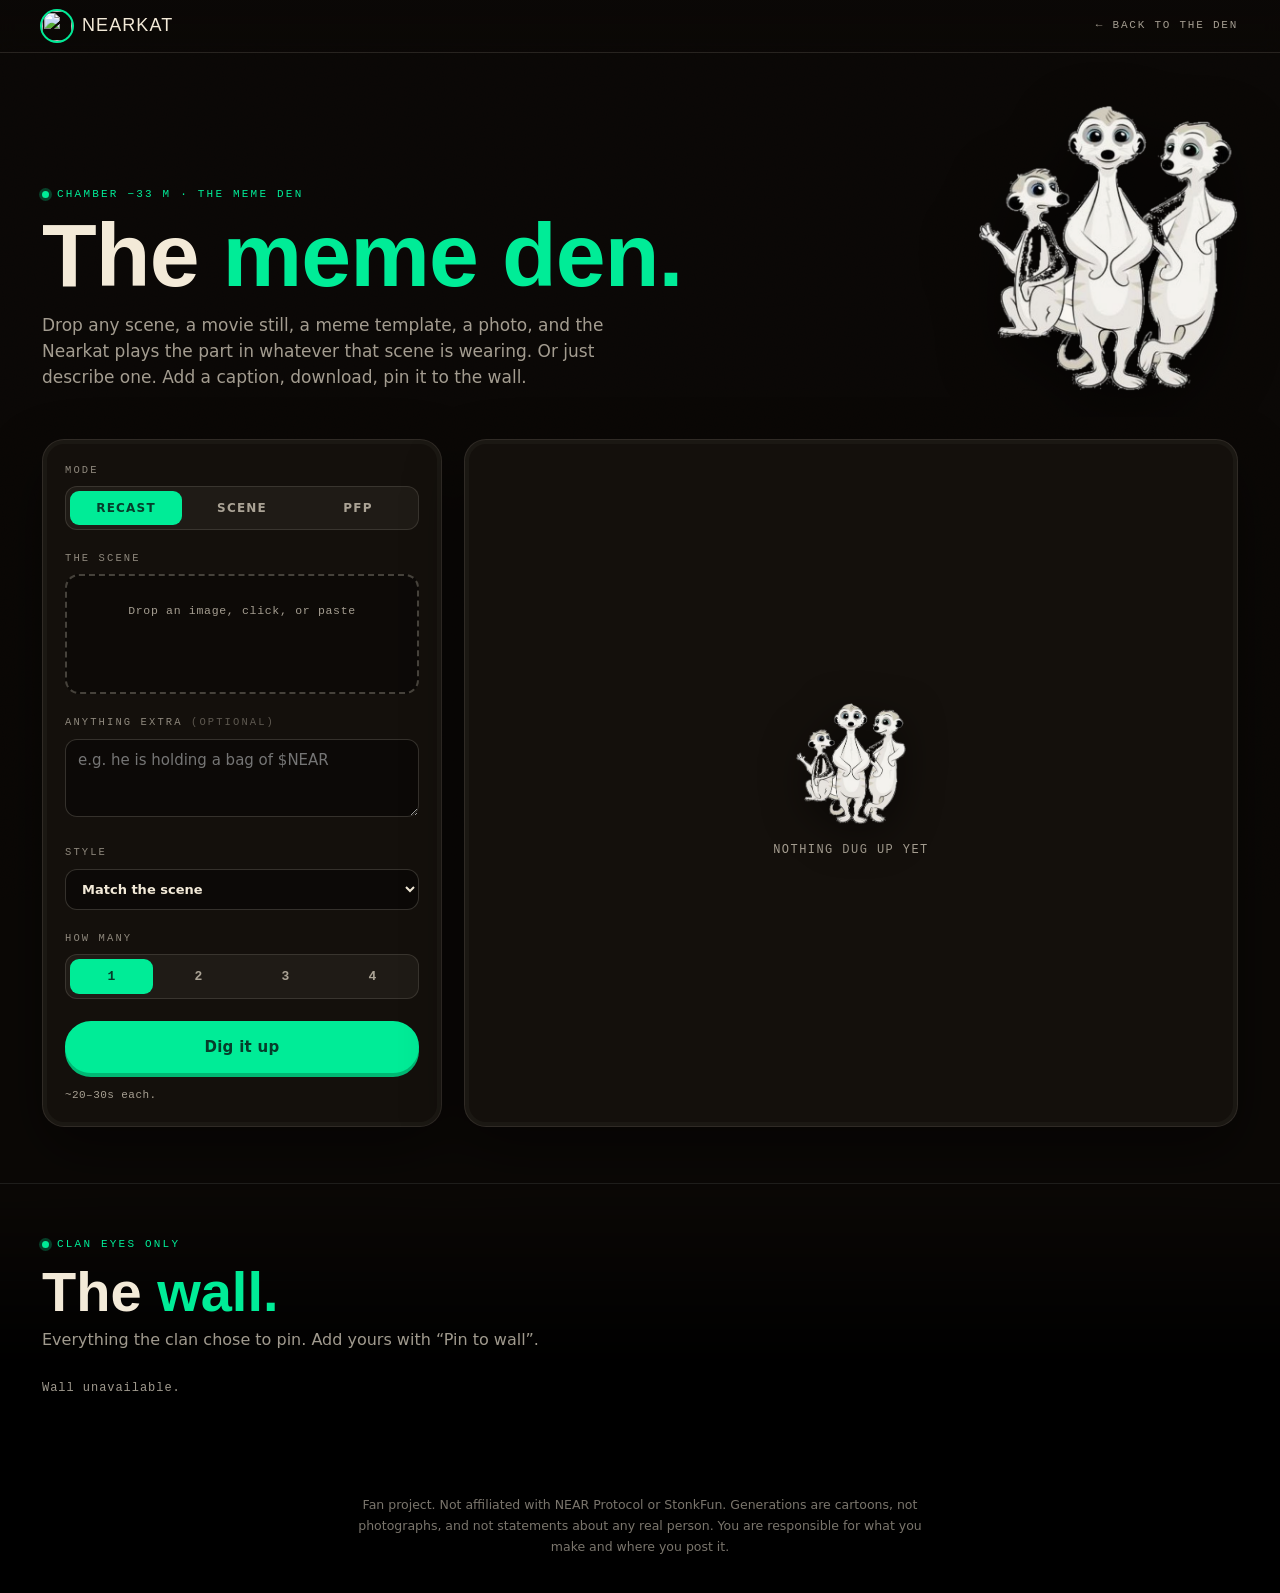
==== site/gen/index.html @ fb90ea3e "Rebuild and preserve NEARKAT site" ====
<!DOCTYPE html>
<html lang="en">
<head>
<meta charset="utf-8">
<meta name="viewport" content="width=device-width,initial-scale=1">
<title>The Meme Den — $NEARKAT</title>
<meta name="description" content="Drop any scene and the Nearkat plays the part. Or describe one. Captions included.">
<meta name="robots" content="noindex, nofollow">
<meta name="theme-color" content="#0b0806">
<link rel="icon" type="image/png" sizes="32x32" href="/img/icon-32.png">
<link rel="apple-touch-icon" href="/img/icon-180.png">
<style>
@font-face{font-family:'DisplayX';src:url(/fonts/archivoblack.woff2) format('woff2');font-weight:900;font-display:swap}
@font-face{font-family:'UIX';src:url(/fonts/grotesk500.woff2) format('woff2');font-weight:500;font-display:swap}
@font-face{font-family:'UIX';src:url(/fonts/grotesk700.woff2) format('woff2');font-weight:700;font-display:swap}
@font-face{font-family:'MonoX';src:url(/fonts/mono700.woff2) format('woff2');font-weight:700;font-display:swap}
:root{
  --pitch:#0b0806;--earth:#1a120c;--panel:#14100c;--line:rgba(243,234,216,.12);
  --bone:#f3ead8;--dim:rgba(243,234,216,.66);--green:#00ec97;--green-ink:#063d2b;--green-deep:#00b874;--red:#ff6b6b;
  --display:'DisplayX','Archivo Black',Impact,'Arial Black',sans-serif;
  --ui:'UIX','Space Grotesk',system-ui,-apple-system,'Segoe UI',Helvetica,Arial,sans-serif;
  --mono:'MonoX','Space Mono',ui-monospace,Menlo,Consolas,monospace;
}
*{box-sizing:border-box}
body{margin:0;background:var(--pitch);color:var(--bone);font-family:var(--ui);font-weight:500;font-size:16px;line-height:1.55;-webkit-font-smoothing:antialiased;overflow-x:hidden}
body::before{content:"";position:fixed;inset:0;z-index:0;pointer-events:none;opacity:.18;mix-blend-mode:overlay;
  background-image:url("data:image/svg+xml;utf8,<svg xmlns='http://www.w3.org/2000/svg' width='220' height='220'><filter id='n'><feTurbulence type='fractalNoise' baseFrequency='.9' numOctaves='3' stitchTiles='stitch'/><feColorMatrix values='0 0 0 0 0 0 0 0 0 0 0 0 0 0 0 0 0 0 .9 0'/></filter><rect width='100%' height='100%' filter='url(%23n)'/></svg>")}
body > *{position:relative;z-index:1}
img{max-width:100%;height:auto;display:block}
a{color:var(--green);text-decoration:none}
.wrap{max-width:1240px;margin:0 auto;padding:0 22px}

/* top bar */
.top{position:sticky;top:0;z-index:20;background:linear-gradient(to bottom,rgba(11,8,6,.95),rgba(11,8,6,.8));backdrop-filter:blur(10px);border-bottom:1px solid var(--line)}
.top .wrap{display:flex;align-items:center;gap:14px;padding-top:11px;padding-bottom:11px}
.top .brand{display:flex;align-items:center;gap:10px;font-family:var(--display);font-size:18px;letter-spacing:.06em;color:var(--bone)}
.top .brand img{width:30px;height:30px;border-radius:50%;box-shadow:0 0 0 2px var(--green)}
.top .back{margin-left:auto;font-family:var(--mono);font-size:11px;letter-spacing:.16em;text-transform:uppercase;color:var(--dim)}
.top .back:hover{color:var(--green)}

/* masthead */
.mast{padding:52px 0 26px;position:relative;overflow:hidden}
.mast .wrap{display:grid;grid-template-columns:1fr auto;gap:24px;align-items:end}
.kick{font-family:var(--mono);font-size:11px;letter-spacing:.2em;text-transform:uppercase;color:var(--green);margin-bottom:12px;display:flex;align-items:center;gap:8px}
.kick::before{content:"";width:7px;height:7px;border-radius:50%;background:var(--green);box-shadow:0 0 0 3px rgba(0,236,151,.25)}
.mast h1{margin:0;font-family:var(--display);font-weight:900;font-size:clamp(44px,7vw,92px);line-height:.9;letter-spacing:-.01em}
.mast h1 em{font-style:normal;color:var(--green)}
.mast p{margin:16px 0 0;max-width:58ch;color:var(--dim);font-size:17px}
.mast .trio{width:min(260px,32vw);filter:drop-shadow(0 20px 30px rgba(0,0,0,.6))}
@media(max-width:700px){.mast .wrap{grid-template-columns:1fr}.mast .trio{width:180px;justify-self:end;margin-top:-20px}}

/* layout */
.grid{display:grid;grid-template-columns:400px 1fr;gap:22px;padding:22px 0 56px}
@media(max-width:960px){.grid{grid-template-columns:1fr}}
.card{background:var(--panel);border:1px solid var(--line);border-radius:22px;padding:22px;box-shadow:inset 0 0 0 4px rgba(243,234,216,.03),0 24px 60px rgba(0,0,0,.45)}
.lab{font-family:var(--mono);font-size:10.5px;letter-spacing:.2em;text-transform:uppercase;color:rgba(243,234,216,.55);display:block;margin:20px 0 8px}
.card > .lab:first-child{margin-top:0}

/* tabs / pips */
.tabs,.pips{display:flex;background:rgba(243,234,216,.05);border:1px solid var(--line);border-radius:12px;padding:4px;gap:4px}
.tabs button,.pips button{flex:1;cursor:pointer;background:transparent;border:0;border-radius:9px;padding:10px 6px;color:var(--dim);font-family:var(--ui);font-weight:700;font-size:12px;letter-spacing:.1em;text-transform:uppercase}
.pips button{font-family:var(--mono);font-size:13px;letter-spacing:0;text-transform:none}
.tabs button[aria-selected="true"],.pips button[aria-pressed="true"]{background:var(--green);color:var(--green-ink)}

/* drop */
#dropwrap{display:flow-root}
.drop{display:block;width:100%;border:2px dashed rgba(243,234,216,.25);background:rgba(0,0,0,.35);border-radius:14px;padding:26px 18px;text-align:center;cursor:pointer;position:relative;min-height:120px}
.drop.on{border-color:var(--green);background:rgba(0,236,151,.08)}
.drop .hint{font-family:var(--mono);font-size:11.5px;letter-spacing:.06em;color:var(--dim)}
.drop img{max-height:190px;margin:0 auto;border-radius:8px}
.drop .clear{position:absolute;top:8px;right:8px;background:var(--bone);color:var(--pitch);border:0;border-radius:999px;cursor:pointer;font-family:var(--ui);font-weight:700;font-size:10px;letter-spacing:.12em;padding:6px 10px;text-transform:uppercase}
.drop input{display:none}

textarea,select,input[type=text]{width:100%;font-family:var(--ui);font-weight:500;font-size:15px;color:var(--bone);background:rgba(0,0,0,.4);border:1px solid rgba(243,234,216,.18);border-radius:12px;padding:11px 12px}
textarea{min-height:78px;resize:vertical}
select{font-weight:700;font-size:13px}
textarea:focus,select:focus,input:focus{outline:none;border-color:var(--green)}

.btn{display:inline-flex;align-items:center;justify-content:center;gap:8px;cursor:pointer;padding:12px 20px;border:2px solid var(--green);border-radius:999px;background:var(--green);color:var(--green-ink);font-family:var(--ui);font-weight:700;font-size:13px;letter-spacing:.02em;white-space:nowrap;box-shadow:0 4px 0 var(--green-deep);transition:transform .12s,background .12s}
.btn:hover{background:#2bffb0}
.btn:active{transform:translateY(1px)}
.btn[disabled]{opacity:.5;cursor:not-allowed;transform:none}
.btn.line{background:transparent;color:var(--bone);border-color:rgba(243,234,216,.35);box-shadow:none}
.btn.line:hover{border-color:var(--green);color:var(--green);background:rgba(0,236,151,.08)}
.btn.sm{padding:8px 14px;font-size:12px}
.go{width:100%;margin-top:22px;padding:15px;font-size:15px}
.note{margin-top:14px;font-family:var(--mono);font-size:11px;letter-spacing:.04em;color:var(--dim)}
.err{margin-top:14px;border-left:4px solid var(--red);padding:9px 12px;background:rgba(255,107,107,.12);border-radius:0 10px 10px 0;font-size:14px;color:#ffd9d9}

/* results */
.out{min-height:340px;display:grid;place-items:center;align-content:center;text-align:center}
.out .idle{font-family:var(--mono);font-size:12px;letter-spacing:.12em;color:var(--dim);text-transform:uppercase;line-height:2}
.sentry{width:110px;margin:0 auto 14px;animation:sway 2.4s ease-in-out infinite;filter:drop-shadow(0 10px 20px rgba(0,0,0,.6))}
@keyframes sway{0%,100%{transform:translateY(0) rotate(-2deg)}50%{transform:translateY(-7px) rotate(2deg)}}
.results{display:grid;grid-template-columns:repeat(auto-fit,minmax(280px,1fr));gap:18px;width:100%;align-self:start}
.res{border:1px solid var(--line);border-radius:16px;background:#0b0806;padding:10px}
.res canvas{width:100%;height:auto;border-radius:10px;display:block;background:#000}
.res .cap{display:grid;grid-template-columns:1fr 1fr;gap:8px;margin-top:10px}
.res .cap input{font-family:var(--display);font-size:13px;text-transform:uppercase;letter-spacing:.02em;padding:9px 10px}
.res .acts{display:flex;flex-wrap:wrap;gap:8px;margin-top:10px}
.spin{display:inline-block;width:14px;height:14px;border:2px solid rgba(6,61,43,.3);border-top-color:var(--green-ink);border-radius:50%;animation:sp .8s linear infinite}
@keyframes sp{to{transform:rotate(360deg)}}

/* wall */
.wall{background:linear-gradient(to bottom,transparent,#000 70%);padding:52px 0 60px;border-top:1px solid var(--line)}
.wall h2{margin:0;font-family:var(--display);font-weight:900;font-size:clamp(30px,5vw,56px);line-height:.95}
.wall h2 em{font-style:normal;color:var(--green)}
.wall .sub{color:var(--dim);margin:10px 0 26px;max-width:56ch}
.walls{display:grid;grid-template-columns:repeat(auto-fill,minmax(190px,1fr));gap:12px}
.walls a{display:block;border:1px solid var(--line);border-radius:12px;background:#0b0806;padding:6px;transition:transform .15s,border-color .15s}
.walls a:hover{transform:translateY(-3px);border-color:var(--green)}
.walls img{border-radius:8px}
.empty{font-family:var(--mono);font-size:12px;letter-spacing:.08em;color:var(--dim)}

footer{padding:36px 0;text-align:center;font-size:12.5px;line-height:1.7;color:rgba(243,234,216,.5);background:#000}
footer .wrap{max-width:80ch}
@media(prefers-reduced-motion:reduce){.sentry{animation:none}}
</style>
</head>
<body>

<div class="top">
  <div class="wrap">
    <a class="brand" href="/"><img src="/img/icon-64.png" alt="">NEARKAT</a>
    <a class="back" href="/">&larr; back to the den</a>
  </div>
</div>

<div class="mast">
  <div class="wrap">
    <div>
      <div class="kick">Chamber −33 m · the meme den</div>
      <h1>The <em>meme den.</em></h1>
      <p>Drop any scene, a movie still, a meme template, a photo, and the Nearkat plays the part in whatever that scene is wearing. Or just describe one. Add a caption, download, pin it to the wall.</p>
    </div>
    <img class="trio" src="trio.png" alt="The Nearkat clan">
  </div>
</div>

<div class="wrap">
<div class="grid">

  <form class="card" id="form">
    <span class="lab">Mode</span>
    <div class="tabs" id="tabs" role="tablist">
      <button type="button" role="tab" data-mode="recast" aria-selected="true">Recast</button>
      <button type="button" role="tab" data-mode="scene" aria-selected="false">Scene</button>
      <button type="button" role="tab" data-mode="pfp" aria-selected="false">PFP</button>
    </div>

    <div id="dropwrap">
      <span class="lab">The scene</span>
      <label class="drop" id="drop">
        <input type="file" id="file" accept="image/*">
        <div id="dropbody"><div class="hint">Drop an image, click, or paste</div></div>
      </label>
    </div>

    <span class="lab" id="promptlab">Anything extra <span style="opacity:.6">(optional)</span></span>
    <textarea id="prompt" placeholder="e.g. he is holding a bag of $NEAR"></textarea>

    <span class="lab">Style</span>
    <select id="style">
      <option value="">Match the scene</option>
      <option value="den">Inside the den</option>
      <option value="safari">Kalahari daylight</option>
      <option value="deepfried">Deep fried</option>
      <option value="wojak">Wojak / MS Paint</option>
      <option value="pixel">8-bit pixel</option>
      <option value="vaporwave">Vaporwave</option>
      <option value="gta">GTA box art</option>
      <option value="oil">Oil painting</option>
      <option value="anime">90s anime</option>
      <option value="sticker">Sticker</option>
    </select>

    <span class="lab">How many</span>
    <div class="pips" id="pips">
      <button type="button" aria-pressed="true" data-n="1">1</button>
      <button type="button" aria-pressed="false" data-n="2">2</button>
      <button type="button" aria-pressed="false" data-n="3">3</button>
      <button type="button" aria-pressed="false" data-n="4">4</button>
    </div>

    <button class="btn go" id="go" type="submit">Dig it up</button>
    <div class="note" id="note">~20–30s each.</div>
    <div id="err"></div>
  </form>

  <div class="card out" id="out">
    <div class="idle">
      <img class="sentry" src="trio.png" alt="">
      Nothing dug up yet
    </div>
  </div>

</div>
</div>

<div class="wall">
  <div class="wrap">
    <div class="kick">Clan eyes only</div>
    <h2>The <em>wall.</em></h2>
    <p class="sub">Everything the clan chose to pin. Add yours with “Pin to wall”.</p>
    <div class="walls" id="walls"><span class="empty">Loading…</span></div>
  </div>
</div>

<footer>
  <div class="wrap">
    Fan project. Not affiliated with NEAR Protocol or StonkFun. Generations are cartoons, not photographs, and not statements about any real person. You are responsible for what you make and where you post it.
  </div>
</footer>

<script>
(function(){
  var API='/gen/api';
  var mode='recast', variants=1, upload=null, uploadMime='image/png';
  var $=function(i){return document.getElementById(i)};
  var out=$('out'), err=$('err'), go=$('go');
  var IDLE='<div class="idle"><img class="sentry" src="trio.png" alt="">';

  $('tabs').addEventListener('click',function(e){
    var b=e.target.closest('button[data-mode]'); if(!b) return;
    mode=b.dataset.mode;
    [].forEach.call(this.querySelectorAll('button'),function(x){x.setAttribute('aria-selected',String(x===b))});
    var needsImg = mode==='recast';
    $('dropwrap').style.display = needsImg ? '' : 'none';
    $('promptlab').innerHTML = mode==='scene' ? 'Describe the scene' : 'Anything extra <span style="opacity:.6">(optional)</span>';
    $('prompt').placeholder = needsImg ? 'e.g. he is holding a bag of $NEAR'
      : (mode==='scene' ? 'e.g. standing lookout on a termite mound while hawks circle' : 'e.g. wearing tiny sunglasses');
    $('style').options[0].textContent = needsImg ? 'Match the scene' : 'Nearkat cartoon style';
  });

  $('pips').addEventListener('click',function(e){
    var b=e.target.closest('button[data-n]'); if(!b) return;
    variants=parseInt(b.dataset.n,10);
    [].forEach.call(this.querySelectorAll('button'),function(x){x.setAttribute('aria-pressed',String(x===b))});
    $('note').textContent='~20–30s each.'+(variants>1?' '+variants+' queue up one after another.':'');
  });

  /* upload */
  var drop=$('drop'), body=$('dropbody');
  function showUpload(dataUrl){
    body.innerHTML='';
    var img=document.createElement('img'); img.src=dataUrl; body.appendChild(img);
    var x=document.createElement('button'); x.type='button'; x.className='clear'; x.textContent='Clear';
    x.addEventListener('click',function(ev){ev.preventDefault();ev.stopPropagation();upload=null;body.innerHTML='<div class="hint">Drop an image, click, or paste</div>';x.remove()});
    drop.appendChild(x);
  }
  function readFile(f){
    if(!f || !/^image\//.test(f.type)) return;
    uploadMime=f.type;
    var r=new FileReader(); r.onload=function(){upload=String(r.result);showUpload(upload)}; r.readAsDataURL(f);
  }
  $('file').addEventListener('change',function(){readFile(this.files[0])});
  ['dragenter','dragover'].forEach(function(t){drop.addEventListener(t,function(e){e.preventDefault();drop.classList.add('on')})});
  ['dragleave','drop'].forEach(function(t){drop.addEventListener(t,function(e){e.preventDefault();drop.classList.remove('on')})});
  drop.addEventListener('drop',function(e){readFile(e.dataTransfer.files[0])});
  window.addEventListener('paste',function(e){
    var it=(e.clipboardData||{}).items||[];
    for(var i=0;i<it.length;i++) if(/^image\//.test(it[i].type)) return readFile(it[i].getAsFile());
  });

  function busy(on,msg){go.disabled=on;go.innerHTML=on?'<span class="spin"></span>'+(msg||'Digging…'):'Dig it up'}
  function fail(m,d){err.innerHTML='';var e=document.createElement('div');e.className='err';e.textContent=m+(d?' ('+d+')':'');err.appendChild(e)}

  /* caption drawing (client-side, free) */
  function drawCaption(canvas, img, top, bottom){
    var w=img.naturalWidth, h=img.naturalHeight;
    canvas.width=w; canvas.height=h;
    var c=canvas.getContext('2d');
    c.drawImage(img,0,0);
    var size=Math.round(Math.max(w,h)*0.085);
    c.font='900 '+size+'px DisplayX, "Archivo Black", Impact, "Arial Black", sans-serif';
    c.textAlign='center'; c.lineJoin='round';
    c.lineWidth=Math.max(2,size*0.11); c.strokeStyle='#000'; c.fillStyle='#fff';
    function lines(t){
      t=(t||'').toUpperCase().trim(); if(!t) return [];
      var words=t.split(/\s+/), ls=[], cur='';
      words.forEach(function(wd){var test=cur?cur+' '+wd:wd; if(c.measureText(test).width>w*0.92&&cur){ls.push(cur);cur=wd}else cur=test});
      if(cur) ls.push(cur); return ls;
    }
    var lh=size*1.08;
    lines(top).forEach(function(l,i){var y=size*1.05+i*lh; c.strokeText(l,w/2,y); c.fillText(l,w/2,y)});
    var bl=lines(bottom);
    bl.forEach(function(l,i){var y=h-size*0.35-(bl.length-1-i)*lh; c.strokeText(l,w/2,y); c.fillText(l,w/2,y)});
  }

  function card(dataB64){
    var el=document.createElement('div'); el.className='res';
    var img=new Image(); img.src='data:image/png;base64,'+dataB64;
    var canvas=document.createElement('canvas'); el.appendChild(canvas);
    var cap=document.createElement('div'); cap.className='cap';
    var ti=document.createElement('input'); ti.type='text'; ti.placeholder='TOP TEXT'; ti.maxLength=80;
    var bi=document.createElement('input'); bi.type='text'; bi.placeholder='BOTTOM TEXT'; bi.maxLength=80;
    cap.appendChild(ti); cap.appendChild(bi); el.appendChild(cap);
    function redraw(){ if(img.complete) drawCaption(canvas,img,ti.value,bi.value); }
    img.onload=redraw; ti.addEventListener('input',redraw); bi.addEventListener('input',redraw);
    if(document.fonts && document.fonts.load) document.fonts.load('900 40px DisplayX').then(redraw);

    var acts=document.createElement('div'); acts.className='acts';
    var dl=document.createElement('a'); dl.className='btn sm'; dl.textContent='Download';
    dl.href='#'; dl.download='nearkat-'+Date.now()+'.png';
    dl.addEventListener('click',function(){ dl.href=canvas.toDataURL('image/png'); });
    acts.appendChild(dl);

    var fx=document.createElement('button'); fx.type='button'; fx.className='btn line sm'; fx.textContent='Fix the face';
    fx.addEventListener('click',function(){
      fx.disabled=true; fx.textContent='Fixing…';
      fetch(API+'/fix',{method:'POST',headers:{'Content-Type':'application/json'},body:JSON.stringify({image:img.src})})
      .then(function(r){return r.json()})
      .then(function(d){ if(d.image){ img.src='data:image/png;base64,'+d.image; } else fail(d.error||'Fix failed.', d.detail); })
      .catch(function(){fail('Fix failed.')})
      .then(function(){fx.disabled=false;fx.textContent='Fix the face'});
    });
    acts.appendChild(fx);

    var pin=document.createElement('button'); pin.type='button'; pin.className='btn line sm'; pin.textContent='Pin to wall';
    pin.addEventListener('click',function(){
      pin.disabled=true; pin.textContent='Pinning…';
      fetch(API+'/save',{method:'POST',headers:{'Content-Type':'application/json'},
        body:JSON.stringify({image:canvas.toDataURL('image/png'), prompt:$('prompt').value})})
      .then(function(r){return r.json()})
      .then(function(d){ if(d.ok){pin.textContent='Pinned';loadWall()} else {pin.disabled=false;pin.textContent='Pin to wall';fail(d.error||'Could not pin.')} })
      .catch(function(){pin.disabled=false;pin.textContent='Pin to wall';fail('Could not pin.')});
    });
    acts.appendChild(pin);
    el.appendChild(acts);
    return el;
  }

  $('form').addEventListener('submit',function(e){
    e.preventDefault(); err.innerHTML='';
    if(mode==='recast' && !upload) return fail('Drop a scene first.');
    if(mode==='scene' && !$('prompt').value.trim()) return fail('Describe the scene first.');
    busy(true);
    out.innerHTML=IDLE+'Digging…</div>';
    var payload={mode:mode, prompt:$('prompt').value, style:$('style').value, variants:variants};
    if(upload){payload.imageBase64=upload;payload.mimeType=uploadMime}
    fetch(API+'/generate',{method:'POST',headers:{'Content-Type':'application/json'},body:JSON.stringify(payload)})
    .then(function(r){return r.json().then(function(d){return {ok:r.ok,d:d}})})
    .then(function(res){
      if(!res.ok || !res.d.images || !res.d.images.length){ out.innerHTML=IDLE+'Nothing down there</div>'; return fail(res.d.error||'Nothing came back.', res.d.detail); }
      out.innerHTML='';
      var g=document.createElement('div'); g.className='results';
      res.d.images.forEach(function(b){g.appendChild(card(b))});
      out.appendChild(g);
      $('note').textContent='Last dig: '+res.d.time+'s for '+res.d.images.length+'.';
    })
    .catch(function(){out.innerHTML=IDLE+'Nothing down there</div>';fail('Request failed.')})
    .then(function(){busy(false)});
  });

  function loadWall(){
    fetch(API+'/library?limit=48').then(function(r){return r.json()}).then(function(d){
      var w=$('walls');
      if(!d.items || !d.items.length){w.innerHTML='<span class="empty">Nothing pinned yet. Be first.</span>';return}
      w.innerHTML='';
      d.items.forEach(function(it){var a=document.createElement('a');a.href=it.url;a.target='_blank';a.rel='noopener';var i=document.createElement('img');i.src=it.url;i.loading='lazy';i.alt='';a.appendChild(i);w.appendChild(a)});
    }).catch(function(){$('walls').innerHTML='<span class="empty">Wall unavailable.</span>'});
  }
  loadWall();
})();
</script>
</body>
</html>
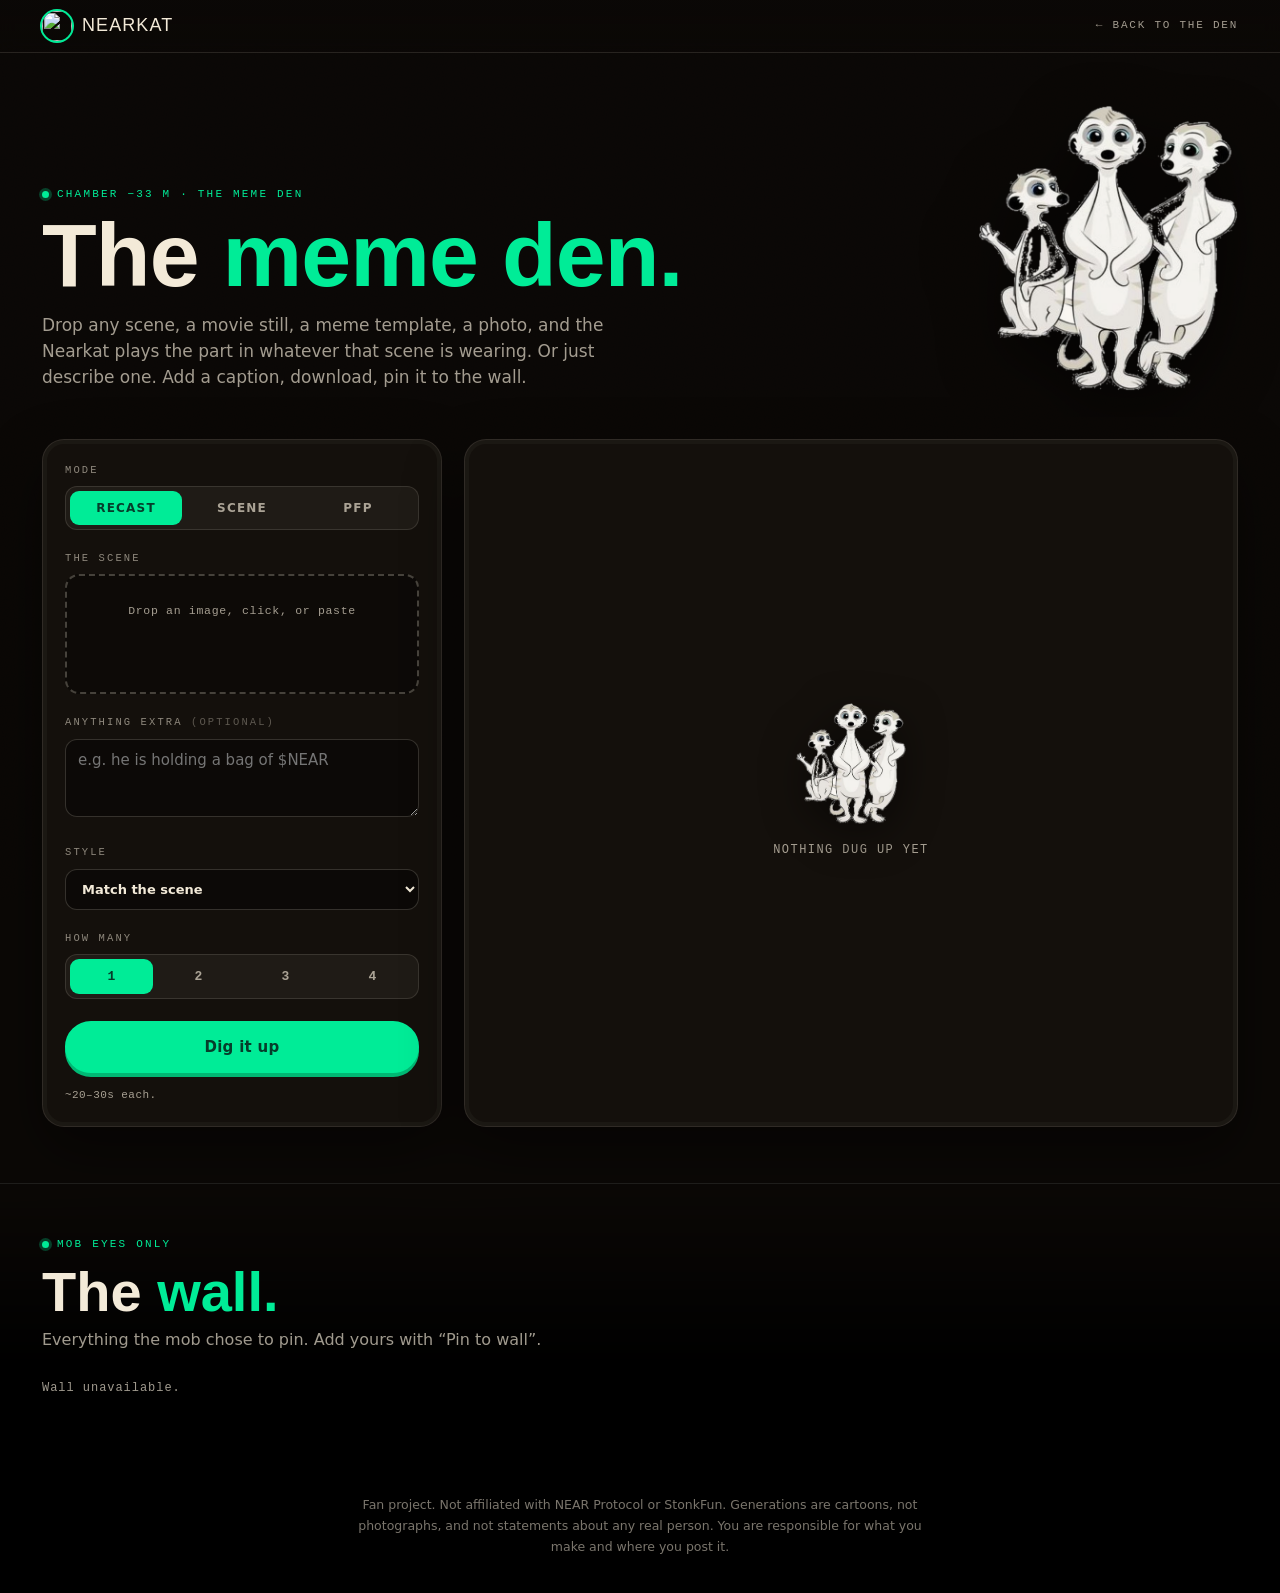
==== commit b18ac21e: "Replace clan wording with mob" ====
--- a/site/gen/index.html
+++ b/site/gen/index.html
@@ -133,7 +133,7 @@
       <h1>The <em>meme den.</em></h1>
       <p>Drop any scene, a movie still, a meme template, a photo, and the Nearkat plays the part in whatever that scene is wearing. Or just describe one. Add a caption, download, pin it to the wall.</p>
     </div>
-    <img class="trio" src="trio.png" alt="The Nearkat clan">
+    <img class="trio" src="trio.png" alt="The Nearkat mob">
   </div>
 </div>
 
@@ -199,9 +199,9 @@
 
 <div class="wall">
   <div class="wrap">
-    <div class="kick">Clan eyes only</div>
+    <div class="kick">Mob eyes only</div>
     <h2>The <em>wall.</em></h2>
-    <p class="sub">Everything the clan chose to pin. Add yours with “Pin to wall”.</p>
+    <p class="sub">Everything the mob chose to pin. Add yours with “Pin to wall”.</p>
     <div class="walls" id="walls"><span class="empty">Loading…</span></div>
   </div>
 </div>
